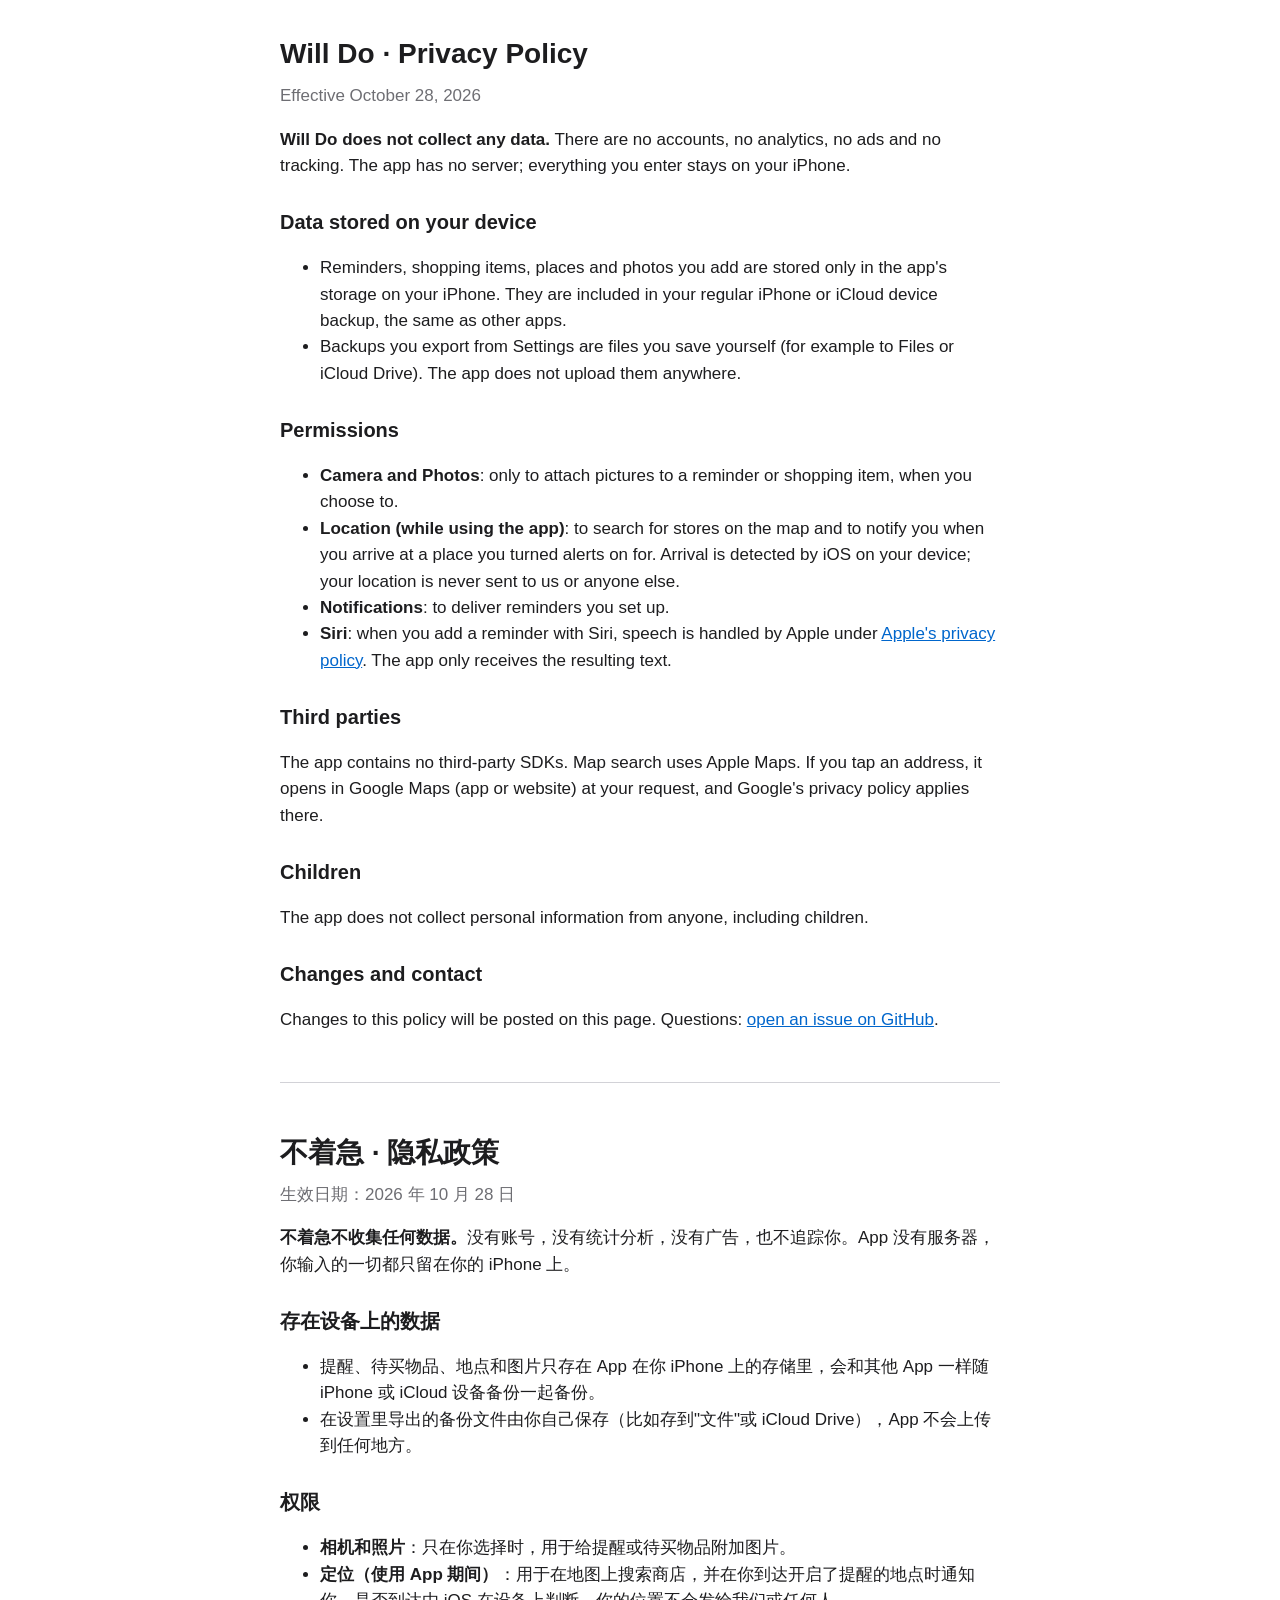
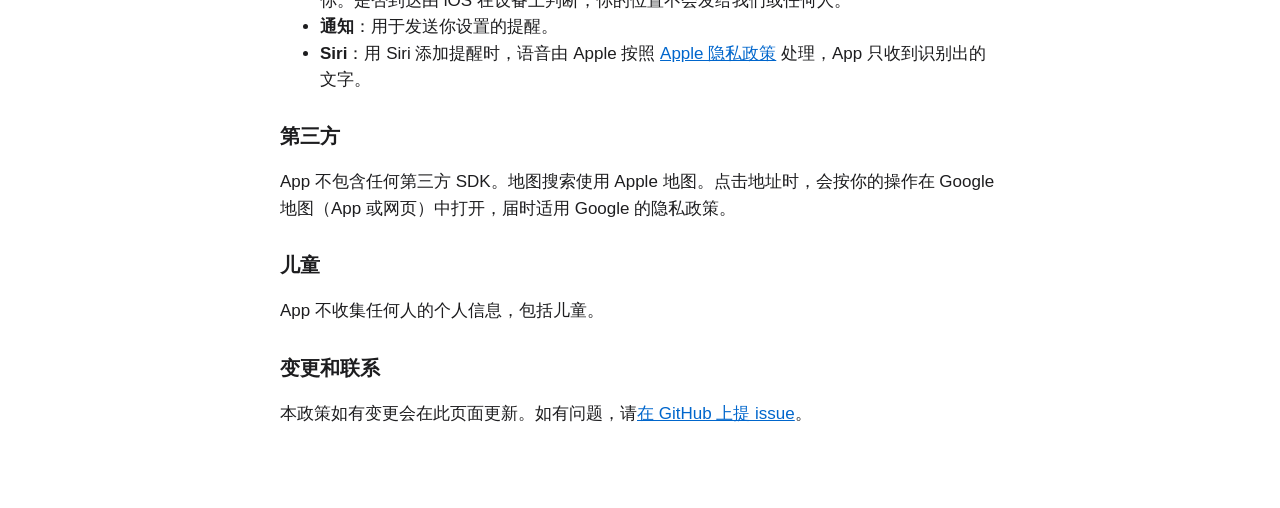
==== docs/privacy.html @ e0bf923c "Prepare App Store release Add the privacy manifest and the encryption declaration, a manual Release " ====
<!doctype html>
<html lang="en">
<head>
<meta charset="utf-8">
<meta name="viewport" content="width=device-width, initial-scale=1">
<title>Will Do – Privacy Policy</title>
<link rel="stylesheet" href="style.css">
</head>
<body>
<main>
<h1>Will Do · Privacy Policy</h1>
<p class="meta">Effective October 28, 2026</p>

<p><strong>Will Do does not collect any data.</strong> There are no accounts, no analytics, no ads and no tracking. The app has no server; everything you enter stays on your iPhone.</p>

<h2>Data stored on your device</h2>
<ul>
<li>Reminders, shopping items, places and photos you add are stored only in the app's storage on your iPhone. They are included in your regular iPhone or iCloud device backup, the same as other apps.</li>
<li>Backups you export from Settings are files you save yourself (for example to Files or iCloud Drive). The app does not upload them anywhere.</li>
</ul>

<h2>Permissions</h2>
<ul>
<li><strong>Camera and Photos</strong>: only to attach pictures to a reminder or shopping item, when you choose to.</li>
<li><strong>Location (while using the app)</strong>: to search for stores on the map and to notify you when you arrive at a place you turned alerts on for. Arrival is detected by iOS on your device; your location is never sent to us or anyone else.</li>
<li><strong>Notifications</strong>: to deliver reminders you set up.</li>
<li><strong>Siri</strong>: when you add a reminder with Siri, speech is handled by Apple under <a href="https://www.apple.com/legal/privacy/">Apple's privacy policy</a>. The app only receives the resulting text.</li>
</ul>

<h2>Third parties</h2>
<p>The app contains no third-party SDKs. Map search uses Apple Maps. If you tap an address, it opens in Google Maps (app or website) at your request, and Google's privacy policy applies there.</p>

<h2>Children</h2>
<p>The app does not collect personal information from anyone, including children.</p>

<h2>Changes and contact</h2>
<p>Changes to this policy will be posted on this page. Questions: <a href="https://github.com/JiuqingSong/reminder/issues">open an issue on GitHub</a>.</p>

<hr>

<h1 lang="zh-Hans">不着急 · 隐私政策</h1>
<p class="meta" lang="zh-Hans">生效日期：2026 年 10 月 28 日</p>
<div lang="zh-Hans">
<p><strong>不着急不收集任何数据。</strong>没有账号，没有统计分析，没有广告，也不追踪你。App 没有服务器，你输入的一切都只留在你的 iPhone 上。</p>

<h2>存在设备上的数据</h2>
<ul>
<li>提醒、待买物品、地点和图片只存在 App 在你 iPhone 上的存储里，会和其他 App 一样随 iPhone 或 iCloud 设备备份一起备份。</li>
<li>在设置里导出的备份文件由你自己保存（比如存到"文件"或 iCloud Drive），App 不会上传到任何地方。</li>
</ul>

<h2>权限</h2>
<ul>
<li><strong>相机和照片</strong>：只在你选择时，用于给提醒或待买物品附加图片。</li>
<li><strong>定位（使用 App 期间）</strong>：用于在地图上搜索商店，并在你到达开启了提醒的地点时通知你。是否到达由 iOS 在设备上判断，你的位置不会发给我们或任何人。</li>
<li><strong>通知</strong>：用于发送你设置的提醒。</li>
<li><strong>Siri</strong>：用 Siri 添加提醒时，语音由 Apple 按照 <a href="https://www.apple.com/legal/privacy/">Apple 隐私政策</a> 处理，App 只收到识别出的文字。</li>
</ul>

<h2>第三方</h2>
<p>App 不包含任何第三方 SDK。地图搜索使用 Apple 地图。点击地址时，会按你的操作在 Google 地图（App 或网页）中打开，届时适用 Google 的隐私政策。</p>

<h2>儿童</h2>
<p>App 不收集任何人的个人信息，包括儿童。</p>

<h2>变更和联系</h2>
<p>本政策如有变更会在此页面更新。如有问题，请<a href="https://github.com/JiuqingSong/reminder/issues">在 GitHub 上提 issue</a>。</p>
</div>
</main>
</body>
</html>
---- docs/style.css ----
:root {
  --bg: #ffffff;
  --fg: #1d1d1f;
  --muted: #6e6e73;
  --link: #0066cc;
  --rule: #d2d2d7;
  color-scheme: light dark;
}
@media (prefers-color-scheme: dark) {
  :root {
    --bg: #000000;
    --fg: #f5f5f7;
    --muted: #a1a1a6;
    --link: #2997ff;
    --rule: #424245;
  }
}
body {
  margin: 0;
  background: var(--bg);
  color: var(--fg);
  font: 17px/1.55 -apple-system, BlinkMacSystemFont, "PingFang SC", "Helvetica Neue", sans-serif;
}
main {
  max-width: 720px;
  margin: 0 auto;
  padding: 32px 16px 64px;
}
h1 { font-size: 28px; margin: 0 0 8px; }
h2 { font-size: 20px; margin: 28px 0 8px; }
.meta { color: var(--muted); margin-top: 0; }
a { color: var(--link); }
hr { border: 0; border-top: 1px solid var(--rule); margin: 48px 0; }
dt { font-weight: 600; margin-top: 16px; }
dd { margin: 4px 0 0; }
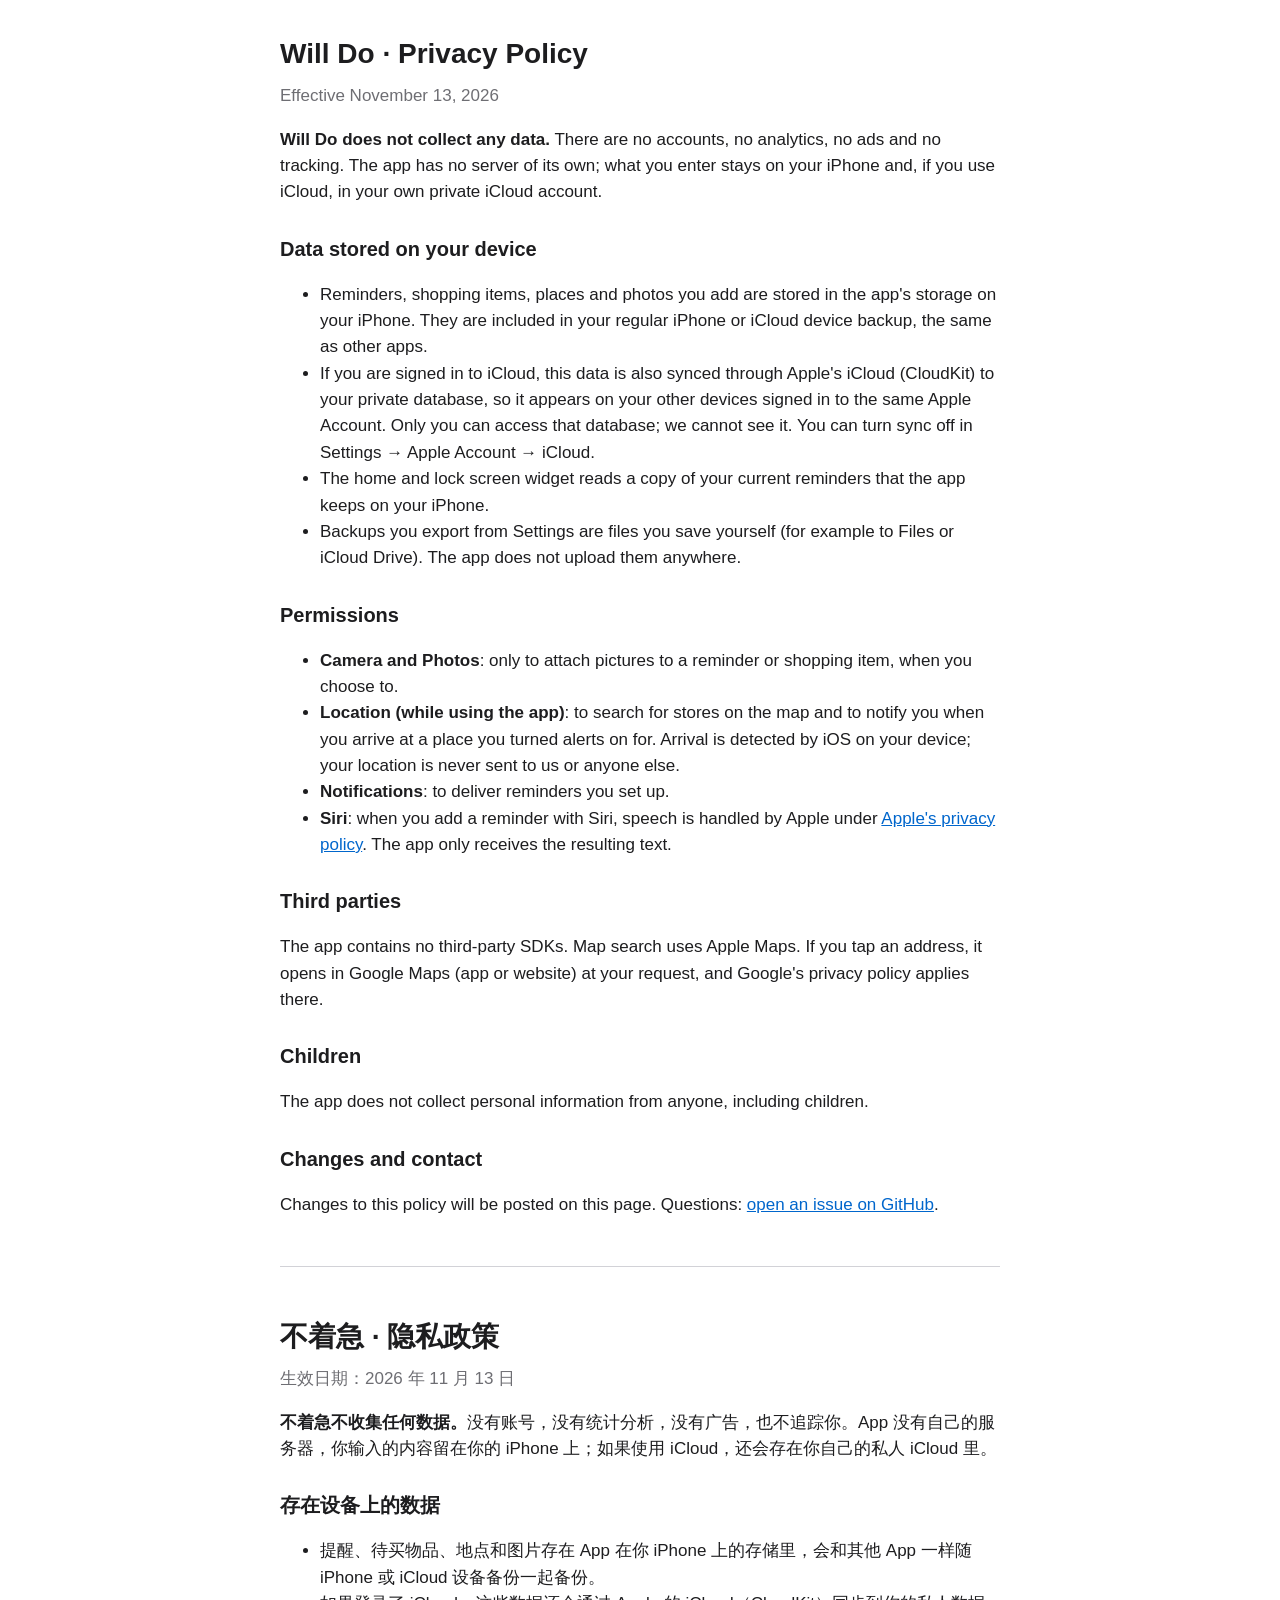
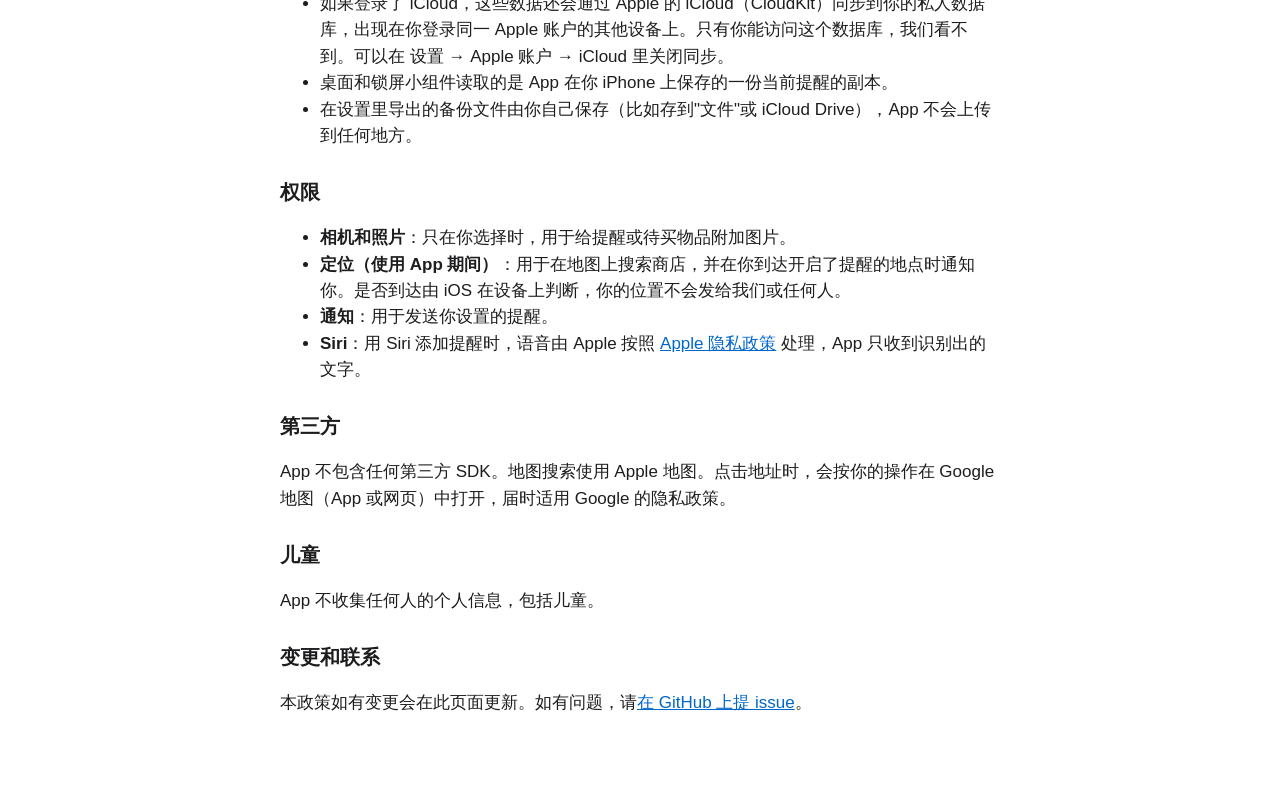
==== commit 67921379: "Add home/lock screen widget, iCloud sync, and new date picker in editor - Editor: date choice (no da" ====
--- a/docs/privacy.html
+++ b/docs/privacy.html
@@ -9,13 +9,15 @@
 <body>
 <main>
 <h1>Will Do · Privacy Policy</h1>
-<p class="meta">Effective October 28, 2026</p>
+<p class="meta">Effective November 13, 2026</p>
 
-<p><strong>Will Do does not collect any data.</strong> There are no accounts, no analytics, no ads and no tracking. The app has no server; everything you enter stays on your iPhone.</p>
+<p><strong>Will Do does not collect any data.</strong> There are no accounts, no analytics, no ads and no tracking. The app has no server of its own; what you enter stays on your iPhone and, if you use iCloud, in your own private iCloud account.</p>
 
 <h2>Data stored on your device</h2>
 <ul>
-<li>Reminders, shopping items, places and photos you add are stored only in the app's storage on your iPhone. They are included in your regular iPhone or iCloud device backup, the same as other apps.</li>
+<li>Reminders, shopping items, places and photos you add are stored in the app's storage on your iPhone. They are included in your regular iPhone or iCloud device backup, the same as other apps.</li>
+<li>If you are signed in to iCloud, this data is also synced through Apple's iCloud (CloudKit) to your private database, so it appears on your other devices signed in to the same Apple Account. Only you can access that database; we cannot see it. You can turn sync off in Settings → Apple Account → iCloud.</li>
+<li>The home and lock screen widget reads a copy of your current reminders that the app keeps on your iPhone.</li>
 <li>Backups you export from Settings are files you save yourself (for example to Files or iCloud Drive). The app does not upload them anywhere.</li>
 </ul>
 
@@ -39,13 +41,15 @@
 <hr>
 
 <h1 lang="zh-Hans">不着急 · 隐私政策</h1>
-<p class="meta" lang="zh-Hans">生效日期：2026 年 10 月 28 日</p>
+<p class="meta" lang="zh-Hans">生效日期：2026 年 11 月 13 日</p>
 <div lang="zh-Hans">
-<p><strong>不着急不收集任何数据。</strong>没有账号，没有统计分析，没有广告，也不追踪你。App 没有服务器，你输入的一切都只留在你的 iPhone 上。</p>
+<p><strong>不着急不收集任何数据。</strong>没有账号，没有统计分析，没有广告，也不追踪你。App 没有自己的服务器，你输入的内容留在你的 iPhone 上；如果使用 iCloud，还会存在你自己的私人 iCloud 里。</p>
 
 <h2>存在设备上的数据</h2>
 <ul>
-<li>提醒、待买物品、地点和图片只存在 App 在你 iPhone 上的存储里，会和其他 App 一样随 iPhone 或 iCloud 设备备份一起备份。</li>
+<li>提醒、待买物品、地点和图片存在 App 在你 iPhone 上的存储里，会和其他 App 一样随 iPhone 或 iCloud 设备备份一起备份。</li>
+<li>如果登录了 iCloud，这些数据还会通过 Apple 的 iCloud（CloudKit）同步到你的私人数据库，出现在你登录同一 Apple 账户的其他设备上。只有你能访问这个数据库，我们看不到。可以在 设置 → Apple 账户 → iCloud 里关闭同步。</li>
+<li>桌面和锁屏小组件读取的是 App 在你 iPhone 上保存的一份当前提醒的副本。</li>
 <li>在设置里导出的备份文件由你自己保存（比如存到"文件"或 iCloud Drive），App 不会上传到任何地方。</li>
 </ul>
 
